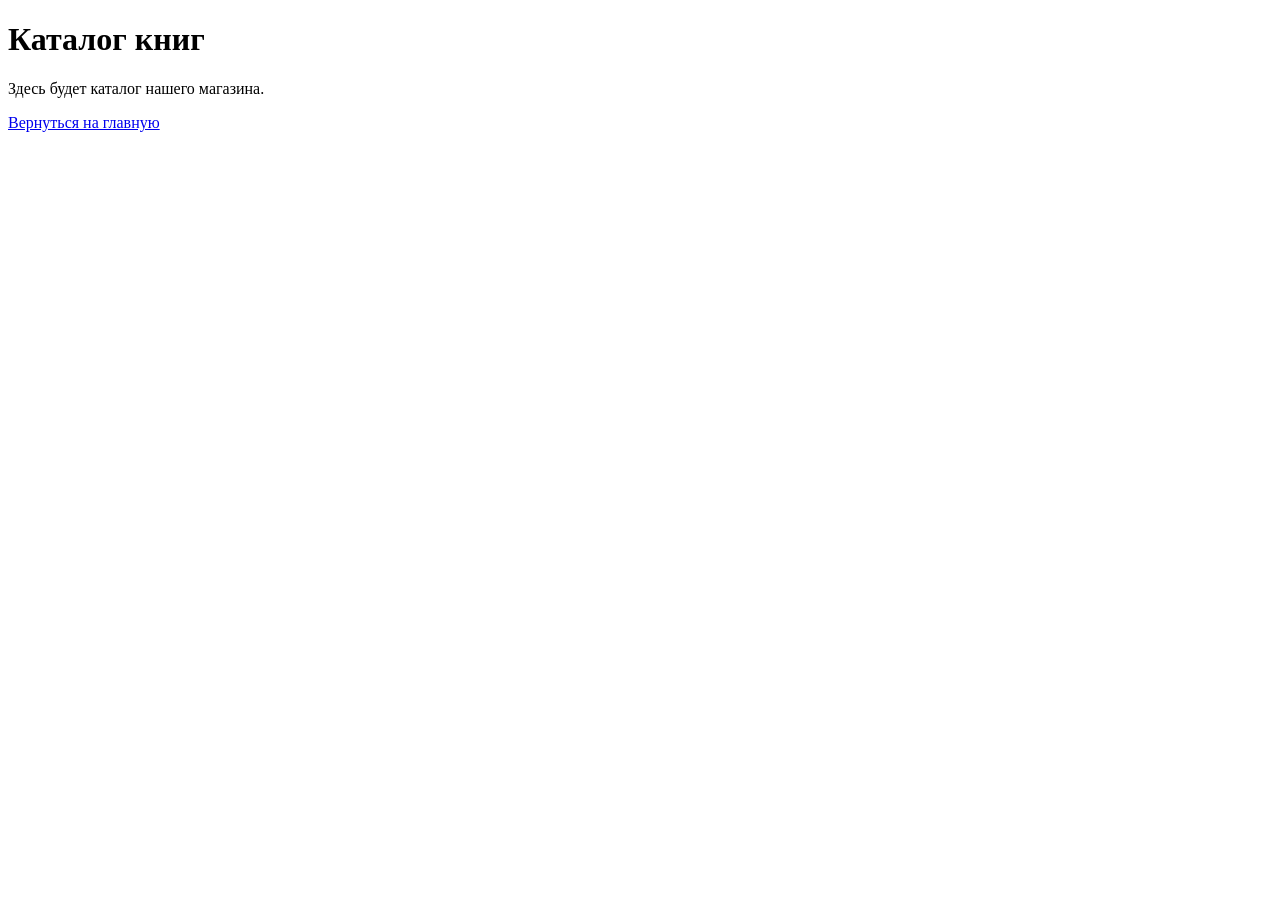
==== catalog.html @ 3c0b155a "8 moduls" ====
<!DOCTYPE html>
<html>

<head>
    <meta charset="UTF-8">
    <title>Каталог книг</title>
</head>

<body>

    <h1>Каталог книг</h1>

    <p>Здесь будет каталог нашего магазина.</p>

    <a href="index.html">Вернуться на главную</a>

</body>

</html>
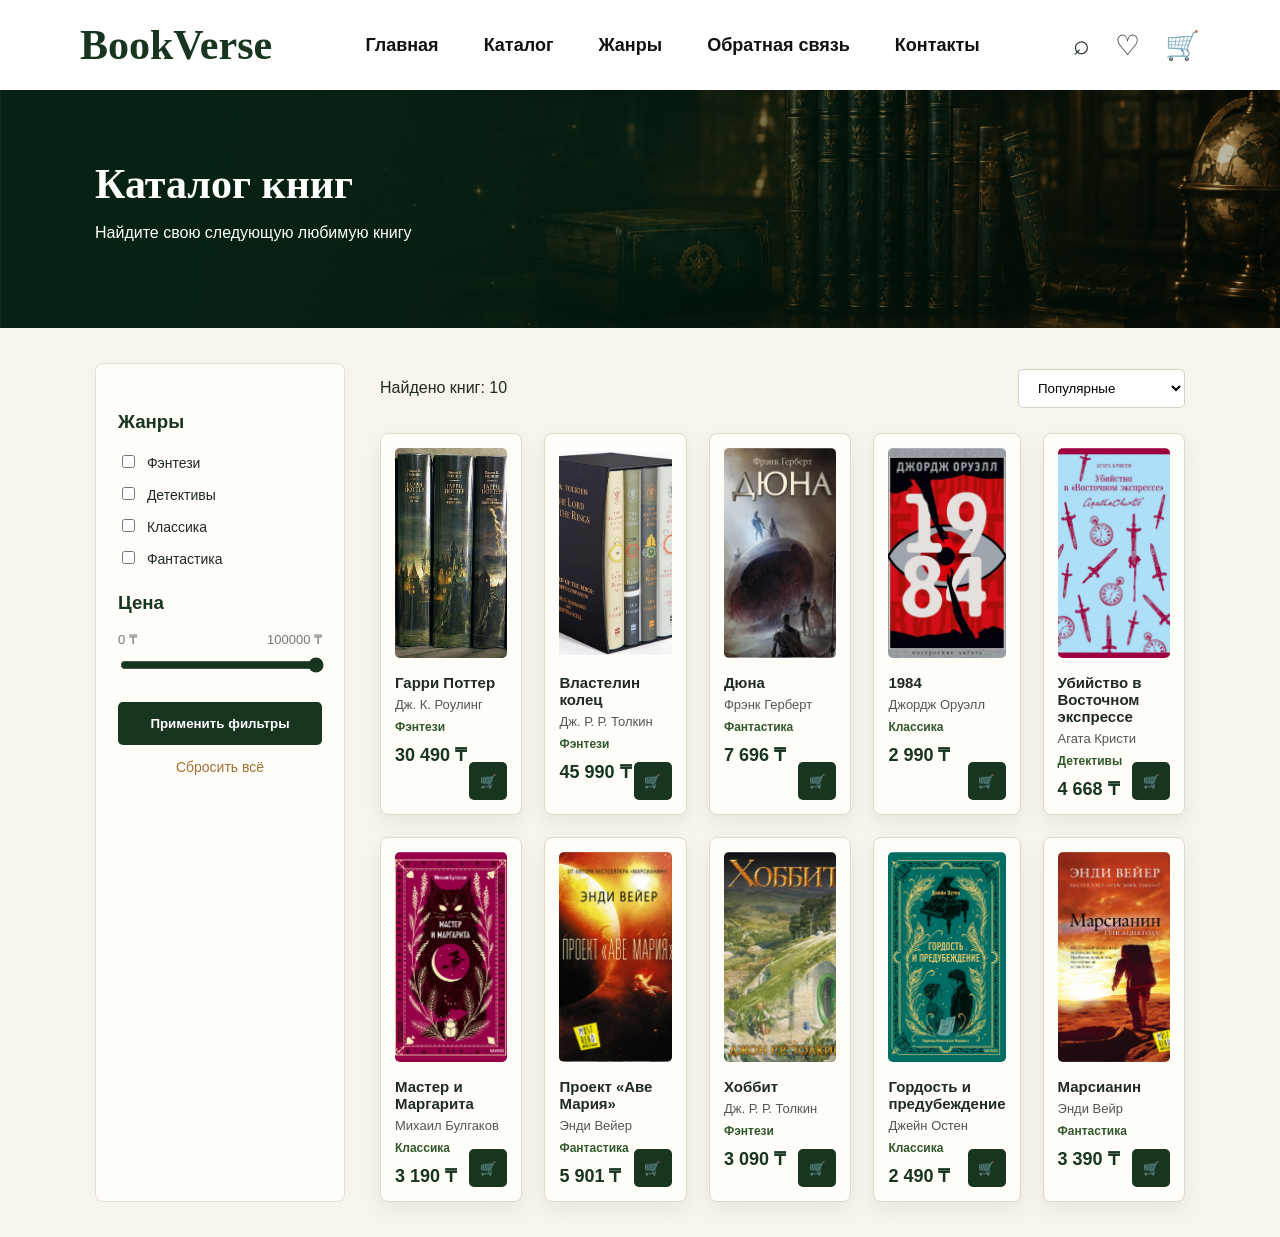
==== commit 19ee8edc: "finished project" ====
--- a/catalog.html
+++ b/catalog.html
@@ -4,16 +4,183 @@
 <head>
     <meta charset="UTF-8">
     <title>Каталог книг</title>
+    <link rel="stylesheet" href="css/style.css">
 </head>
 
 <body>
 
+<header class="header">
+    <div class="logo">BookVerse</div>
+    <nav class="menu">
+        <a href="index.html">Главная</a>
+        <a href="catalog.html">Каталог</a>
+        <a href="filter.html">Жанры</a>
+        <a href="feedback.html">Обратная связь</a>
+        <a href="contacts.html">Контакты</a>
+    </nav>
+
+    <div class="icons">
+        <span>⌕</span>
+        <span>♡</span>
+        <span>🛒</span>
+    </div>
+</header>
+
+<section class="catalog-hero">
     <h1>Каталог книг</h1>
+    <p>Найдите свою следующую любимую книгу</p>
+</section>
 
-    <p>Здесь будет каталог нашего магазина.</p>
+<main class="catalog-page">
 
-    <a href="index.html">Вернуться на главную</a>
+    <aside class="filters">
+        <h3>Жанры</h3>
+    
+        <label>
+            <input type="checkbox" class="genre-filter" value="fantasy">
+            Фэнтези
+        </label>
+    
+        <label>
+            <input type="checkbox" class="genre-filter" value="detective">
+            Детективы
+        </label>
+    
+        <label>
+            <input type="checkbox" class="genre-filter" value="classic">
+            Классика
+        </label>
+    
+        <label>
+            <input type="checkbox" class="genre-filter" value="scifi">
+            Фантастика
+        </label>
+    
+        <h3>Цена</h3>
+    
+        <div class="price-values">
+            <span>0 ₸</span>
+            <span id="priceValue">100000 ₸</span>
+        </div>
+    
+        <input type="range" id="priceFilter" min="0" max="100000" value="100000">
+    
+        <button class="filter-btn" id="applyFilters">Применить фильтры</button>
+    
+        <p class="reset" id="resetFilters">Сбросить всё</p>
+    </aside>
 
+    <section class="catalog-content">
+
+        <div class="catalog-top">
+            <p>Найдено книг: 10</p>
+
+            <select>
+                <option>Популярные</option>
+                <option>Сначала дешевые</option>
+                <option>Сначала дорогие</option>
+            </select>
+        </div>
+
+        <div class="catalog-grid">
+
+            <div class="catalog-card" data-genre="fantasy" data-price="30490">
+                <img src="images/book1.jpg" alt="Гарри Поттер">
+                <h3>Гарри Поттер</h3>
+                <p>Дж. К. Роулинг</p>
+                <span>Фэнтези</span>
+                <b>30 490 ₸</b>
+                <button>🛒</button>
+            </div>
+
+            <div class="catalog-card" data-genre="fantasy" data-price="45990">
+                <img src="images/book2.jpg" alt="Властелин колец">
+                <h3>Властелин колец</h3>
+                <p>Дж. Р. Р. Толкин</p>
+                <span>Фэнтези</span>
+                <b>45 990 ₸</b>
+                <button>🛒</button>
+            </div>
+
+            <div class="catalog-card" data-genre="scifi" data-price="7696">
+                <img src="images/book3.jpg" alt="Дюна">
+                <h3>Дюна</h3>
+                <p>Фрэнк Герберт</p>
+                <span>Фантастика</span>
+                <b>7 696 ₸</b>
+                <button>🛒</button>
+            </div>
+
+            <div class="catalog-card" data-genre="classic" data-price="2990">
+                <img src="images/book4.jpg" alt="1984">
+                <h3>1984</h3>
+                <p>Джордж Оруэлл</p>
+                <span>Классика</span>
+                <b>2 990 ₸</b>
+                <button>🛒</button>
+            </div>
+
+            <div class="catalog-card" data-genre="detective" data-price="4668">
+                <img src="images/book5.jpg" alt="Убийство в Восточном экспрессе">
+                <h3>Убийство в Восточном экспрессе</h3>
+                <p>Агата Кристи</p>
+                <span>Детективы</span>
+                <b>4 668 ₸</b>
+                <button>🛒</button>
+            </div>
+
+            <div class="catalog-card" data-genre="classic" data-price="3190">
+                <img src="images/margarita.jpg" alt="Мастер и Маргарита">
+                <h3>Мастер и Маргарита</h3>
+                <p>Михаил Булгаков</p>
+                <span>Классика</span>
+                <b>3 190 ₸</b>
+                <button>🛒</button>
+            </div>
+
+            <div class="catalog-card" data-genre="scifi" data-price="5901">
+                <img src="images/maria.jpg" alt="Проект «Аве Мария»">
+                <h3>Проект «Аве Мария»</h3>
+                <p>Энди Вейер</p>
+                <span>Фантастика</span>
+                <b>5 901 ₸</b>
+                <button>🛒</button>
+            </div>
+
+            <div class="catalog-card" data-genre="fantasy" data-price="3090">
+                <img src="images/book6.jpg" alt="Хоббит">
+                <h3>Хоббит</h3>
+                <p>Дж. Р. Р. Толкин</p>
+                <span>Фэнтези</span>
+                <b>3 090 ₸</b>
+                <button>🛒</button>
+            </div>
+
+            <div class="catalog-card" data-genre="classic" data-price="2490">
+                <img src="images/book7.jpg" alt="Гордость и предубеждение">
+                <h3>Гордость и предубеждение</h3>
+                <p>Джейн Остен</p>
+                <span>Классика</span>
+                <b>2 490 ₸</b>
+                <button>🛒</button>
+            </div>
+
+            <div class="catalog-card" data-genre="scifi" data-price="3390">
+                <img src="images/book8.jpg" alt="Марсианин">
+                <h3>Марсианин</h3>
+                <p>Энди Вейр</p>
+                <span>Фантастика</span>
+                <b>3 390 ₸</b>
+                <button>🛒</button>
+            </div>
+
+        </div>
+
+    </section>
+
+</main>
+<script src="js/catalog.js"></script>
 </body>
 
+
 </html>
--- a/css/style.css
+++ b/css/style.css
@@ -0,0 +1,707 @@
+
+* {
+    box-sizing: border-box;
+}
+
+body {
+    margin: 0;
+    font-family: Arial, sans-serif;
+    background-color: #f7f3ed;
+    color: #1f2b20;
+}
+
+.header {
+    height: 90px;
+    padding: 0 80px;
+
+    display: flex;
+    align-items: center;
+    justify-content: space-between;
+
+    background: white;
+}
+
+.logo {
+    font-family: Georgia, serif;
+    font-size: 42px;
+    font-weight: bold;
+    color: #17351f;
+}
+
+.menu {
+    display: flex;
+    gap: 45px;
+}
+
+.menu a {
+    color: #111;
+    text-decoration: none;
+    font-weight: 600;
+    font-size: 18px;
+    transition: 0.3s;
+}
+.menu a:hover {
+    color: #c9a44c;
+}
+
+.icons {
+    display: flex;
+    gap: 25px;
+}
+
+.icons span {
+    font-size: 28px;
+    cursor: pointer;
+}
+
+.hero {
+    min-height: 650px;
+
+    padding: 80px 95px;
+
+    display: flex;
+    align-items: center;
+
+    color: white;
+
+    background:
+        linear-gradient(
+            90deg,
+            rgba(6, 31, 18, 0.95) 0%,
+            rgba(6, 31, 18, 0.85) 35%,
+            rgba(6, 31, 18, 0.15) 100%
+        ),
+        url("../images/hero-books.jpg");
+
+    background-size: cover;
+    background-position: center;
+}
+
+.hero-content {
+    width: 56%;
+}
+
+.hero-subtitle {
+    color: #d7b866;
+    text-transform: uppercase;
+    letter-spacing: 2px;
+    font-size: 14px;
+}
+
+.hero h1 {
+    font-family: Georgia, serif;
+    font-size: 52px;
+    line-height: 1.1;
+    margin: 15px 0;
+}
+
+.hero h1 span {
+    color: #d7b866;
+}
+
+.hero-description {
+    width: 520px;
+    font-size: 16px;
+    line-height: 1.6;
+}
+
+.hero-buttons {
+    margin-top: 25px;
+}
+
+.btn {
+    display: inline-block;
+    padding: 15px 28px;
+    margin-right: 15px;
+    text-decoration: none;
+    border-radius: 4px;
+    font-weight: bold;
+}
+
+.gold {
+    background-color: #d7b866;
+    color: #102313;
+}
+
+.outline {
+    color: white;
+    border: 1px solid #d7b866;
+}
+
+.features {
+    display: flex;
+    gap: 35px;
+    margin-top: 45px;
+}
+
+.features div {
+    width: 190px;
+}
+
+.features b {
+    color: white;
+}
+
+.features p {
+    color: #d9d9d9;
+    font-size: 13px;
+}
+
+.hero-book img {
+    width: 300px;
+    height: 390px;
+    object-fit: cover;
+    border-radius: 8px;
+    box-shadow: 0 30px 60px rgba(0, 0, 0, 0.45);
+}
+
+.section {
+    padding: 45px 95px;
+    text-align: center;
+}
+
+.section h2 {
+    font-family: Georgia, serif;
+    font-size: 32px;
+    margin: 0 0 25px;
+}
+
+.genre-cards {
+    display: grid;
+    grid-template-columns: repeat(4, 1fr);
+    gap: 18px;
+}
+
+.genre-card {
+    min-height: 130px;
+    padding: 32px 28px;
+    text-align: left;
+    color: white;
+    border-radius: 8px;
+    background-color: #17351f;
+    box-shadow: 0 8px 22px rgba(0, 0, 0, 0.18);
+}
+
+.genre-card h3 {
+    margin: 0 0 8px;
+}
+
+.genre-card p {
+    margin: 0;
+    font-size: 13px;
+    color: #eeeeee;
+}
+
+.fantasy {
+    background:
+    linear-gradient(rgba(0,0,0,.45),
+    rgba(0,0,0,.65)),
+    url("../images/fantasy.jpg");
+
+    background-size: cover;
+}
+
+.detective {
+    background:
+    linear-gradient(rgba(0,0,0,.45),
+    rgba(0,0,0,.65)),
+    url("../images/detective.jpg");
+
+    background-size: cover;
+}
+
+.classic {
+    background:
+    linear-gradient(rgba(0,0,0,.45),
+    rgba(0,0,0,.65)),
+    url("../images/classic.jpg");
+
+    background-size: cover;
+}
+
+.sci-fi {
+    background:
+    linear-gradient(rgba(0,0,0,.45),
+    rgba(0,0,0,.65)),
+    url("../images/scifi.jpg");
+
+    background-size: cover;
+}
+
+.light {
+    background-color: #fffdf8;
+}
+
+.section-title span {
+    color: #d7b866;
+    font-size: 24px;
+}
+
+.section-title h2 {
+    color: #31572c;
+    margin-bottom: 8px;
+}
+
+.section-title p {
+    color: #6e6e6e;
+    margin-top: 0;
+}
+
+.book-grid {
+    display: flex;
+    justify-content: center;
+    gap: 32px;
+    margin-top: 30px;
+}
+
+.book-card {
+    width: 290px;
+    position: relative;
+    background-color: white;
+    border-radius: 9px;
+    overflow: hidden;
+    text-align: left;
+    box-shadow: 0 12px 30px rgba(0, 0, 0, 0.12);
+    transition: 0.4s;
+}
+
+.book-card:hover {
+    transform: translateY(-8px);
+}
+
+.book-card img {
+    width: 100%;
+    height: 210px;
+    object-fit: cover;
+}
+
+.label {
+    position: absolute;
+    top: 12px;
+    left: 12px;
+    padding: 6px 12px;
+    background-color: #31572c;
+    color: white;
+    border-radius: 20px;
+    font-size: 12px;
+}
+
+.book-info {
+    padding: 18px;
+}
+
+.book-info h3 {
+    margin: 0 0 5px;
+}
+
+.category {
+    color: #31572c;
+    font-weight: bold;
+    font-size: 13px;
+}
+
+.price-row {
+    display: flex;
+    justify-content: space-between;
+    align-items: center;
+}
+
+.price-row b {
+    color: #31572c;
+    font-size: 18px;
+}
+
+.price-row button {
+    padding: 8px 14px;
+    border: 1px solid #31572c;
+    background-color: white;
+    color: #31572c;
+    border-radius: 5px;
+}
+
+.sale {
+    width: 80%;
+    margin: 50px auto 0;
+    padding: 30px 55px;
+    display: flex;
+    justify-content: space-between;
+    align-items: center;
+    text-align: left;
+    color: white;
+    border-radius: 12px;
+    background:
+        linear-gradient(90deg, rgba(49, 87, 44, 0.95), rgba(106, 153, 78, 0.95));
+    animation-name: bannerAnimation;
+    animation-duration: 4s;
+    animation-iteration-count: infinite;
+    animation-direction: alternate;
+}
+
+.sale h2 {
+    margin: 0;
+    color: white;
+}
+
+.sale p {
+    margin-bottom: 0;
+}
+
+.sale a {
+    padding: 14px 22px;
+    background-color: #d7b866;
+    color: #102313;
+    text-decoration: none;
+    border-radius: 6px;
+    font-weight: bold;
+}
+
+@keyframes bannerAnimation {
+    from {
+        opacity: 0.75;
+    }
+
+    to {
+        opacity: 1;
+    }
+}
+
+.module-cards {
+    display: grid;
+    grid-template-columns: repeat(4, 1fr);
+    gap: 18px;
+    margin-top: 30px;
+}
+
+.module-cards a {
+    padding: 22px;
+    background-color: #fffdf8;
+    color: #31572c;
+    text-decoration: none;
+    border: 1px solid #e3d8c5;
+    border-radius: 8px;
+    font-weight: bold;
+}
+
+.footer {
+    padding: 30px;
+    text-align: center;
+    color: white;
+    background-color: #17351f;
+}
+
+.footer h3 {
+    font-family: Georgia, serif;
+}
+
+.catalog-hero {
+    padding: 70px 95px;
+    color: white;
+    background:
+        linear-gradient(90deg, rgba(5, 35, 18, 0.95), rgba(5, 35, 18, 0.25)),
+        url("../images/hero-books1.jpg");
+    background-size: cover;
+    background-position: center;
+}
+
+.catalog-hero h1 {
+    margin: 0;
+    font-family: Georgia, serif;
+    font-size: 42px;
+}
+
+.catalog-page {
+    display: flex;
+    gap: 35px;
+    padding: 35px 95px;
+}
+
+.filters {
+    width: 250px;
+    padding: 22px;
+    background-color: #fffdf8;
+    border: 1px solid #e5dfd3;
+    border-radius: 8px;
+}
+
+.filters h3 {
+    margin-top: 25px;
+    color: #17351f;
+}
+
+.filters label {
+    display: block;
+    margin: 13px 0;
+    font-size: 14px;
+}
+
+.filters input[type="range"] {
+    width: 100%;
+}
+
+.filter-btn {
+    width: 100%;
+    margin-top: 25px;
+    padding: 14px;
+    border: none;
+    border-radius: 5px;
+    color: white;
+    background-color: #17351f;
+    font-weight: bold;
+}
+
+.reset {
+    text-align: center;
+    color: #a07035;
+    font-size: 14px;
+}
+
+.catalog-content {
+    flex: 1;
+}
+
+.catalog-top {
+    display: flex;
+    justify-content: space-between;
+    align-items: center;
+    margin-bottom: 20px;
+}
+
+.catalog-top select {
+    padding: 10px 15px;
+    border: 1px solid #d8d0c2;
+    border-radius: 5px;
+    background-color: white;
+}
+
+.catalog-grid {
+    display: grid;
+    grid-template-columns: repeat(5, 1fr);
+    gap: 22px;
+}
+
+.catalog-card {
+    position: relative;
+    padding: 14px;
+    background-color: #fffdf8;
+    border: 1px solid #e2d8c8;
+    border-radius: 8px;
+    box-shadow: 0 8px 20px rgba(0, 0, 0, 0.06);
+}
+
+.catalog-card img {
+    width: 100%;
+    height: 210px;
+    object-fit: cover;
+    border-radius: 5px;
+}
+
+.catalog-card h3 {
+    margin: 12px 0 6px;
+    font-size: 15px;
+}
+
+.catalog-card p {
+    margin: 0 0 8px;
+    font-size: 13px;
+    color: #555;
+}
+
+.catalog-card span {
+    display: block;
+    margin-bottom: 10px;
+    color: #31572c;
+    font-size: 12px;
+    font-weight: bold;
+}
+
+.catalog-card b {
+    display: block;
+    font-size: 18px;
+    color: #17351f;
+}
+
+.catalog-card button {
+    position: absolute;
+    right: 14px;
+    bottom: 14px;
+    width: 38px;
+    height: 38px;
+    border: none;
+    border-radius: 5px;
+    color: white;
+    background-color: #17351f;
+}
+
+.price-values {
+    display: flex;
+    justify-content: space-between;
+    font-size: 13px;
+    color: #777;
+    margin-bottom: 8px;
+}
+
+.filters input[type="checkbox"] {
+    margin-right: 8px;
+}
+
+.filters input[type="range"] {
+    width: 100%;
+    accent-color: #17351f;
+}
+
+.reset {
+    cursor: pointer;
+}
+
+.feedback-hero {
+    padding: 75px 95px;
+    color: white;
+    background:
+        linear-gradient(90deg, rgba(5, 35, 18, 0.95), rgba(5, 35, 18, 0.25)),
+        url("../images/hero-books.jpg");
+    background-size: cover;
+    background-position: center;
+}
+
+.feedback-hero h1 {
+    margin: 0;
+    font-family: Georgia, serif;
+    font-size: 42px;
+}
+
+.feedback-hero p {
+    font-size: 17px;
+}
+
+.feedback-page {
+    padding: 50px 95px;
+}
+
+.feedback-card {
+    display: grid;
+    grid-template-columns: 1fr 1.3fr;
+    gap: 40px;
+    padding: 40px;
+    background-color: #fffdf8;
+    border: 1px solid #e5dfd3;
+    border-radius: 14px;
+    box-shadow: 0 12px 35px rgba(0, 0, 0, 0.08);
+}
+
+.feedback-info {
+    padding: 20px;
+    color: white;
+    border-radius: 12px;
+    background:
+        linear-gradient(160deg, rgba(23, 53, 31, 0.95), rgba(49, 87, 44, 0.95)),
+        url("../images/classic.jpg");
+    background-size: cover;
+    background-position: center;
+}
+
+.feedback-info h2 {
+    font-family: Georgia, serif;
+    font-size: 34px;
+    margin: 10px 0;
+}
+
+.feedback-info p {
+    line-height: 1.6;
+}
+
+.contact-mini {
+    margin-top: 35px;
+}
+
+.feedback-form {
+    display: grid;
+    gap: 13px;
+}
+
+.feedback-form label {
+    font-weight: bold;
+    color: #17351f;
+}
+
+.feedback-form input,
+.feedback-form select,
+.feedback-form textarea {
+    width: 100%;
+    padding: 13px 15px;
+    border: 1px solid #d8d0c2;
+    border-radius: 7px;
+    background-color: white;
+    font-family: Arial, sans-serif;
+}
+
+.feedback-form textarea {
+    resize: vertical;
+}
+
+.form-group {
+    padding: 15px;
+    background-color: #f7f3ed;
+    border-radius: 8px;
+}
+
+.form-group p {
+    margin-top: 0;
+    font-weight: bold;
+    color: #17351f;
+}
+
+.feedback-form .check {
+    display: inline-block;
+    width: auto;
+    margin: 6px 14px 6px 0;
+    font-weight: normal;
+}
+
+.feedback-form .check input {
+    width: auto;
+    margin-right: 6px;
+}
+
+.news {
+    padding: 12px;
+    background-color: #f7f3ed;
+    border-radius: 8px;
+}
+
+.feedback-form button {
+    margin-top: 10px;
+    padding: 15px;
+    border: none;
+    border-radius: 7px;
+    background-color: #17351f;
+    color: white;
+    font-weight: bold;
+    font-size: 15px;
+    cursor: pointer;
+}
+
+.feedback-form button:hover {
+    background-color: #31572c;
+}
+.genre-card {
+    position: relative;
+    overflow: hidden;
+}
+
+.genre-card::before {
+    content: "";
+    position: absolute;
+    inset: 0;
+    background-color: rgba(23, 53, 31, 0);
+    transition: 0.3s;
+}
+
+.genre-card:hover::before {
+    background-color: rgba(23, 53, 31, 0.65);
+}
+
+.genre-card h3,
+.genre-card p {
+    position: relative;
+    z-index: 1;
+}
